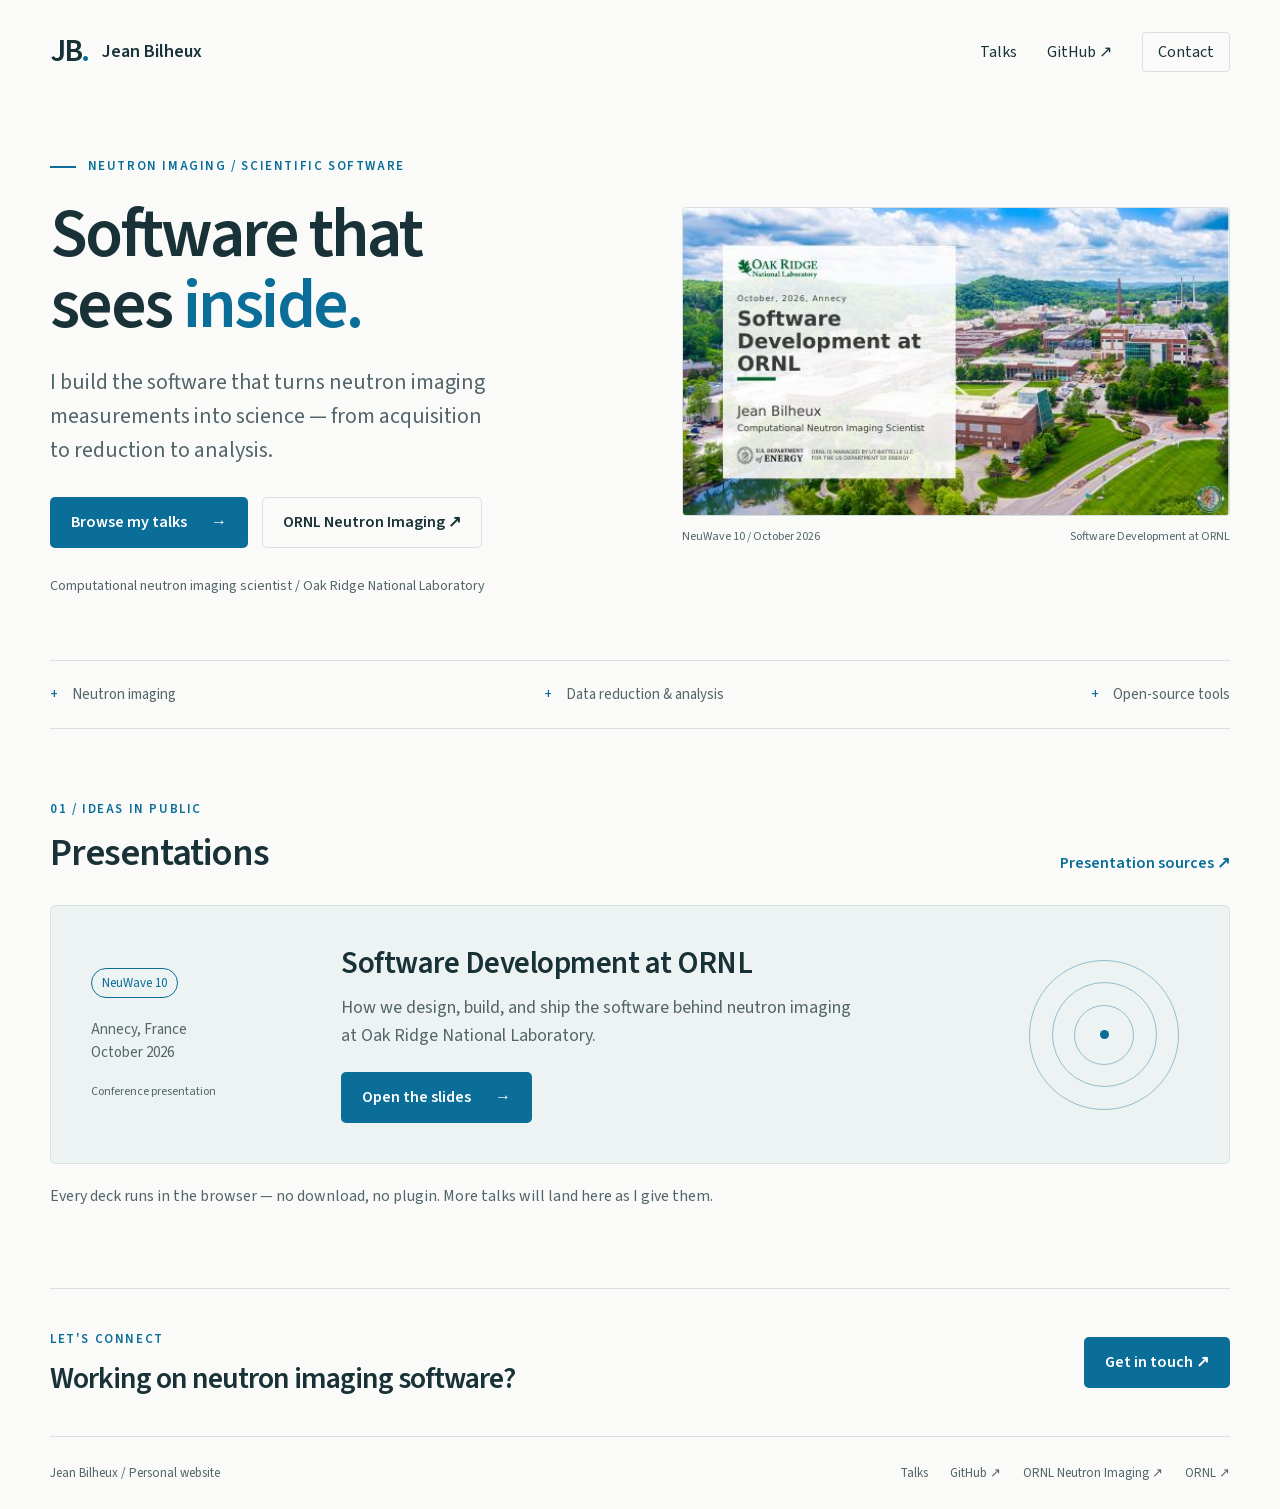
==== index.html @ e5c9b36b "Replace placeholder with a real landing page Static one-pager: hero, topic strip, a Presentations se" ====
<!doctype html>
<html lang="en">
<head>
  <meta charset="utf-8">
  <meta name="viewport" content="width=device-width, initial-scale=1">
  <meta name="description" content="Jean Bilheux, computational neutron imaging scientist at Oak Ridge National Laboratory. Talks and presentations on scientific software for neutron imaging.">
  <meta name="author" content="Jean Bilheux">
  <title>Jean Bilheux | Computational Neutron Imaging</title>
  <link rel="preload" href="fonts/source-sans-3-latin.woff2" as="font" type="font/woff2" crossorigin>
  <link rel="stylesheet" href="css/home.css">
</head>
<body>
  <a class="skip-link" href="#main">Skip to content</a>

  <header class="site-header wrap">
    <a class="brand" href="index.html" aria-current="page">
      <span class="brand-mark" aria-hidden="true">JB<span>.</span></span>
      <span>Jean Bilheux</span>
    </a>
    <nav class="site-nav" aria-label="Main navigation">
      <a href="#talks">Talks</a>
      <a href="https://github.com/jeanbilheux">GitHub &nearr;</a>
      <a class="nav-cv" href="mailto:bilheuxjm@ornl.gov">Contact</a>
    </nav>
  </header>

  <main id="main" tabindex="-1">
    <section class="hero wrap" aria-labelledby="hero-title">
      <div class="hero-copy">
        <p class="eyebrow"><span class="accent-line" aria-hidden="true"></span> Neutron imaging / Scientific software</p>
        <h1 id="hero-title">Software that<br>sees <span>inside.</span></h1>
        <p class="hero-description">I build the software that turns neutron imaging measurements into science &mdash; from acquisition to reduction to analysis.</p>
        <div class="actions">
          <a class="button primary" href="#talks">Browse my talks <span aria-hidden="true">&rarr;</span></a>
          <a class="button secondary" href="https://github.com/ornlneutronimaging">ORNL Neutron Imaging &nearr;</a>
        </div>
        <p class="hero-location">Computational neutron imaging scientist / Oak Ridge National Laboratory</p>
      </div>
      <figure class="hero-visual">
        <a href="https://ornlneutronimaging.github.io/jean_presentations/neuwave/annecy_10th/SoftwareTalk_ReactFlow/">
          <img src="images/software-development-at-ornl.jpg" alt="Title slide of the talk Software Development at ORNL, over an aerial photograph of the Oak Ridge National Laboratory campus." width="534" height="300" fetchpriority="high">
        </a>
        <figcaption><span>NeuWave 10 / October 2026</span><span>Software Development at ORNL</span></figcaption>
      </figure>
    </section>

    <div class="topic-strip wrap">
      <span>Neutron imaging</span>
      <span>Data reduction &amp; analysis</span>
      <span>Open-source tools</span>
    </div>

    <section class="section wrap" id="talks" aria-labelledby="talks-title">
      <div class="section-heading">
        <div>
          <p class="eyebrow">01 / Ideas in public</p>
          <h2 id="talks-title">Presentations</h2>
        </div>
        <a class="text-link" href="https://github.com/ornlneutronimaging/jean_presentations">Presentation sources &nearr;</a>
      </div>

      <article class="talk-card">
        <div class="talk-meta">
          <span class="pill">NeuWave 10</span>
          <p>Annecy, France<br>October 2026</p>
          <span class="talk-format">Conference presentation</span>
        </div>
        <div class="talk-content">
          <h3>Software Development at ORNL</h3>
          <p>How we design, build, and ship the software behind neutron imaging at Oak Ridge National Laboratory.</p>
          <a class="button primary" href="https://ornlneutronimaging.github.io/jean_presentations/neuwave/annecy_10th/SoftwareTalk_ReactFlow/">Open the slides <span aria-hidden="true">&rarr;</span></a>
        </div>
        <div class="talk-art" aria-hidden="true"><span></span><span></span><span></span><i></i></div>
      </article>

      <p class="press-note">Every deck runs in the browser &mdash; no download, no plugin. More talks will land here as I give them.</p>
    </section>

    <section class="contact-section wrap" aria-labelledby="contact-title">
      <div>
        <p class="eyebrow">Let's connect</p>
        <h2 id="contact-title">Working on neutron imaging software?</h2>
      </div>
      <a class="button primary" href="mailto:bilheuxjm@ornl.gov">Get in touch &nearr;</a>
    </section>
  </main>

  <footer class="site-footer wrap">
    <div class="footer-main">
      <span>Jean Bilheux / Personal website</span>
      <nav aria-label="Elsewhere">
        <a href="#talks">Talks</a>
        <a href="https://github.com/jeanbilheux">GitHub &nearr;</a>
        <a href="https://github.com/ornlneutronimaging">ORNL Neutron Imaging &nearr;</a>
        <a href="https://www.ornl.gov/">ORNL &nearr;</a>
      </nav>
    </div>
  </footer>
</body>
</html>
---- css/home.css ----
@font-face {
  font-family: "Source Sans 3";
  src: url("../fonts/source-sans-3-latin.woff2") format("woff2");
  font-weight: 200 900;
  font-display: swap;
  unicode-range: U+0000-00FF, U+0131, U+0152-0153, U+02BB-02BC, U+02C6, U+02DA, U+02DC, U+0304, U+0308, U+0329, U+2000-206F, U+2074, U+20AC, U+2122, U+2191, U+2193, U+2212, U+2215, U+FEFF, U+FFFD;
}

@font-face {
  font-family: "Source Sans 3";
  src: url("../fonts/source-sans-3-latin-ext.woff2") format("woff2");
  font-weight: 200 900;
  font-display: swap;
  unicode-range: U+0100-02BA, U+02BD-02C5, U+02C7-02CC, U+02CE-02D7, U+02DD-02FF, U+0304, U+0308, U+0329, U+1D00-1DBF, U+1E00-1E9F, U+1EF2-1EFF, U+2020, U+20A0-20AB, U+20AD-20C0, U+2113, U+2C60-2C7F, U+A720-A7FF;
}

:root {
  --bg: #fafbf9;
  --surface: #fff;
  --ink: #183238;
  --muted: #53656a;
  --accent: #0b6e99;
  --line: #d7e1e0;
  --soft: #edf3f2;
}

* { box-sizing: border-box; }
html { scroll-behavior: smooth; scroll-padding-top: 24px; }
body { margin: 0; background: var(--bg); color: var(--ink); font-family: "Source Sans 3", Helvetica, sans-serif; font-size: 18px; line-height: 1.55; }
a { color: inherit; text-decoration: none; }
a:hover { text-decoration: underline; text-underline-offset: 5px; }
a:focus-visible, summary:focus-visible { outline: 3px solid var(--accent); outline-offset: 5px; }
img { max-width: 100%; display: block; }
figure, h1, h2, h3, p { margin: 0; }
.wrap { width: min(1180px, calc(100% - 96px)); margin-inline: auto; }
.skip-link { position: fixed; top: -100px; left: 16px; z-index: 10; padding: 12px; background: var(--surface); }
.skip-link:focus { top: 10px; }
.site-header { min-height: 104px; display: flex; justify-content: space-between; align-items: center; gap: 24px; }
.brand { display: flex; align-items: center; gap: 14px; font-weight: 600; }
.brand-mark { font-size: 32px; letter-spacing: -2px; }
.brand-mark span { color: var(--accent); }
.site-nav { display: flex; align-items: center; flex-wrap: wrap; gap: 12px 30px; }
.site-nav a { font-size: 16px; }
.site-nav a[aria-current="page"] { color: var(--accent); text-decoration: underline; text-underline-offset: 8px; text-decoration-thickness: 2px; }
.nav-cv { border: 1px solid var(--line); padding: 7px 15px; border-radius: 4px; }
.hero { display: grid; grid-template-columns: minmax(0, 1.05fr) minmax(0, 1fr); gap: 56px; align-items: center; padding-block: 52px 62px; }
.eyebrow { font-size: 13px; font-weight: 600; letter-spacing: 1.6px; text-transform: uppercase; color: var(--accent); }
.accent-line { display: inline-block; width: 26px; height: 2px; background: var(--accent); vertical-align: middle; margin-right: 7px; }
h1 { font-size: clamp(46px, 5.4vw, 76px); line-height: 1.02; letter-spacing: -2.7px; font-weight: 600; margin-block: 24px; }
h1 span { color: var(--accent); }
.hero-description { font-size: 22px; color: var(--muted); max-width: 450px; }
.actions { display: flex; align-items: center; flex-wrap: wrap; gap: 14px; margin-top: 30px; }
.button { display: inline-flex; align-items: center; justify-content: center; gap: 24px; font-size: 16px; font-weight: 600; padding: 12px 20px; border-radius: 5px; border: 1px solid transparent; }
.button:hover { text-decoration: none; filter: brightness(1.05); }
.primary { background: var(--accent); color: #fff; }
.secondary { border-color: var(--line); }
.hero-location { color: var(--muted); font-size: 14px; margin-top: 28px; }
.hero-visual { position: relative; }
.hero-visual img { width: 100%; height: auto; aspect-ratio: 16 / 9; object-fit: cover; background: var(--soft); border: 1px solid var(--line); border-radius: 4px; }
.hero-visual figcaption { display: flex; justify-content: space-between; flex-wrap: wrap; gap: 4px 12px; padding-top: 12px; color: var(--muted); font-size: 12px; }
.topic-strip { display: flex; justify-content: space-between; gap: 20px; padding: 22px 0; border-block: 1px solid var(--line); font-size: 15px; color: var(--muted); }
.topic-strip span::before { content: "+"; margin-right: 14px; color: var(--accent); }
.section { padding-block: 70px 10px; }
.section-heading { display: flex; align-items: end; justify-content: space-between; gap: 24px; margin-bottom: 30px; }
h2 { font-size: clamp(28px, 3vw, 40px); line-height: 1.15; font-weight: 600; letter-spacing: -1px; margin-top: 12px; }
.text-link { font-size: 16px; font-weight: 600; color: var(--accent); }
h3 { font-size: 27px; line-height: 1.15; font-weight: 600; letter-spacing: -.5px; }
.talk-card { display: grid; grid-template-columns: 210px minmax(0, 1fr) 160px; align-items: center; gap: 40px; background: var(--soft); border: 1px solid var(--line); border-radius: 6px; padding: 40px; overflow: hidden; }
.talk-card + .talk-card { margin-top: 20px; }
.pill { display: inline-block; font-size: 13px; border: 1px solid var(--accent); color: var(--accent); padding: 4px 10px; border-radius: 30px; }
.talk-meta p { margin-top: 20px; font-size: 15px; color: var(--muted); }
.talk-format { display: block; margin-top: 18px; font-size: 12px; color: var(--muted); }
.talk-content h3 { font-size: 31px; max-width: 520px; }
.talk-content p { color: var(--muted); margin-block: 12px 22px; max-width: 520px; }
.talk-art { width: 150px; height: 150px; position: relative; display: grid; place-items: center; }
.talk-art span { position: absolute; width: 100%; height: 100%; border: 1px solid var(--accent); border-radius: 50%; opacity: .4; }
.talk-art span:nth-child(2) { width: 70%; height: 70%; }
.talk-art span:nth-child(3) { width: 40%; height: 40%; }
.talk-art i { width: 9px; height: 9px; background: var(--accent); border-radius: 50%; }
.press-note { font-size: 16px; color: var(--muted); margin-top: 20px; }
.contact-section { display: flex; align-items: center; justify-content: space-between; gap: 24px; border-top: 1px solid var(--line); margin-top: 70px; padding-block: 40px; }
.contact-section h2 { font-size: 30px; }
.site-footer { color: var(--muted); border-top: 1px solid var(--line); padding-block: 26px; font-size: 13px; }
.footer-main { display: flex; justify-content: space-between; gap: 24px; }
.site-footer nav { display: flex; gap: 12px 22px; flex-wrap: wrap; }

@media (min-width: 1500px) {
  .hero { padding-block: 72px 82px; }
}

@media (max-width: 1000px) {
  .wrap { width: calc(100% - 48px); }
  .site-nav { gap: 18px; }
  .hero { gap: 28px; }
  .talk-card { grid-template-columns: 180px minmax(0, 1fr); gap: 24px; padding: 28px; }
  .talk-art { display: none; }
}

@media (max-width: 720px) {
  .site-header { flex-direction: column; align-items: start; gap: 12px; padding-block: 20px; }
  .brand-mark { font-size: 27px; }
  .site-nav { width: 100%; justify-content: space-between; flex-wrap: wrap; gap: 8px; }
  .site-nav a { font-size: 14px; }
  .nav-cv { padding: 3px 8px; }
  .hero { grid-template-columns: minmax(0, 1fr); padding-block: 30px 36px; gap: 32px; }
  h1 { letter-spacing: -1.8px; }
  .hero-description { font-size: 20px; }
  .topic-strip { flex-wrap: wrap; gap: 10px 20px; font-size: 13px; }
  .topic-strip span::before { margin-right: 8px; }
  .section { padding-top: 48px; }
  .section-heading { align-items: start; flex-direction: column; gap: 16px; }
  .talk-card { grid-template-columns: minmax(0, 1fr); gap: 26px; }
  .talk-meta { display: flex; align-items: center; flex-wrap: wrap; gap: 18px; }
  .talk-meta p { margin: 0; font-size: 13px; }
  .talk-format { display: none; }
  .talk-content h3 { font-size: 27px; }
  .contact-section { margin-top: 48px; }
  .contact-section, .footer-main { flex-direction: column; align-items: start; }
}

@media (prefers-reduced-motion: reduce) {
  html { scroll-behavior: auto; }
}
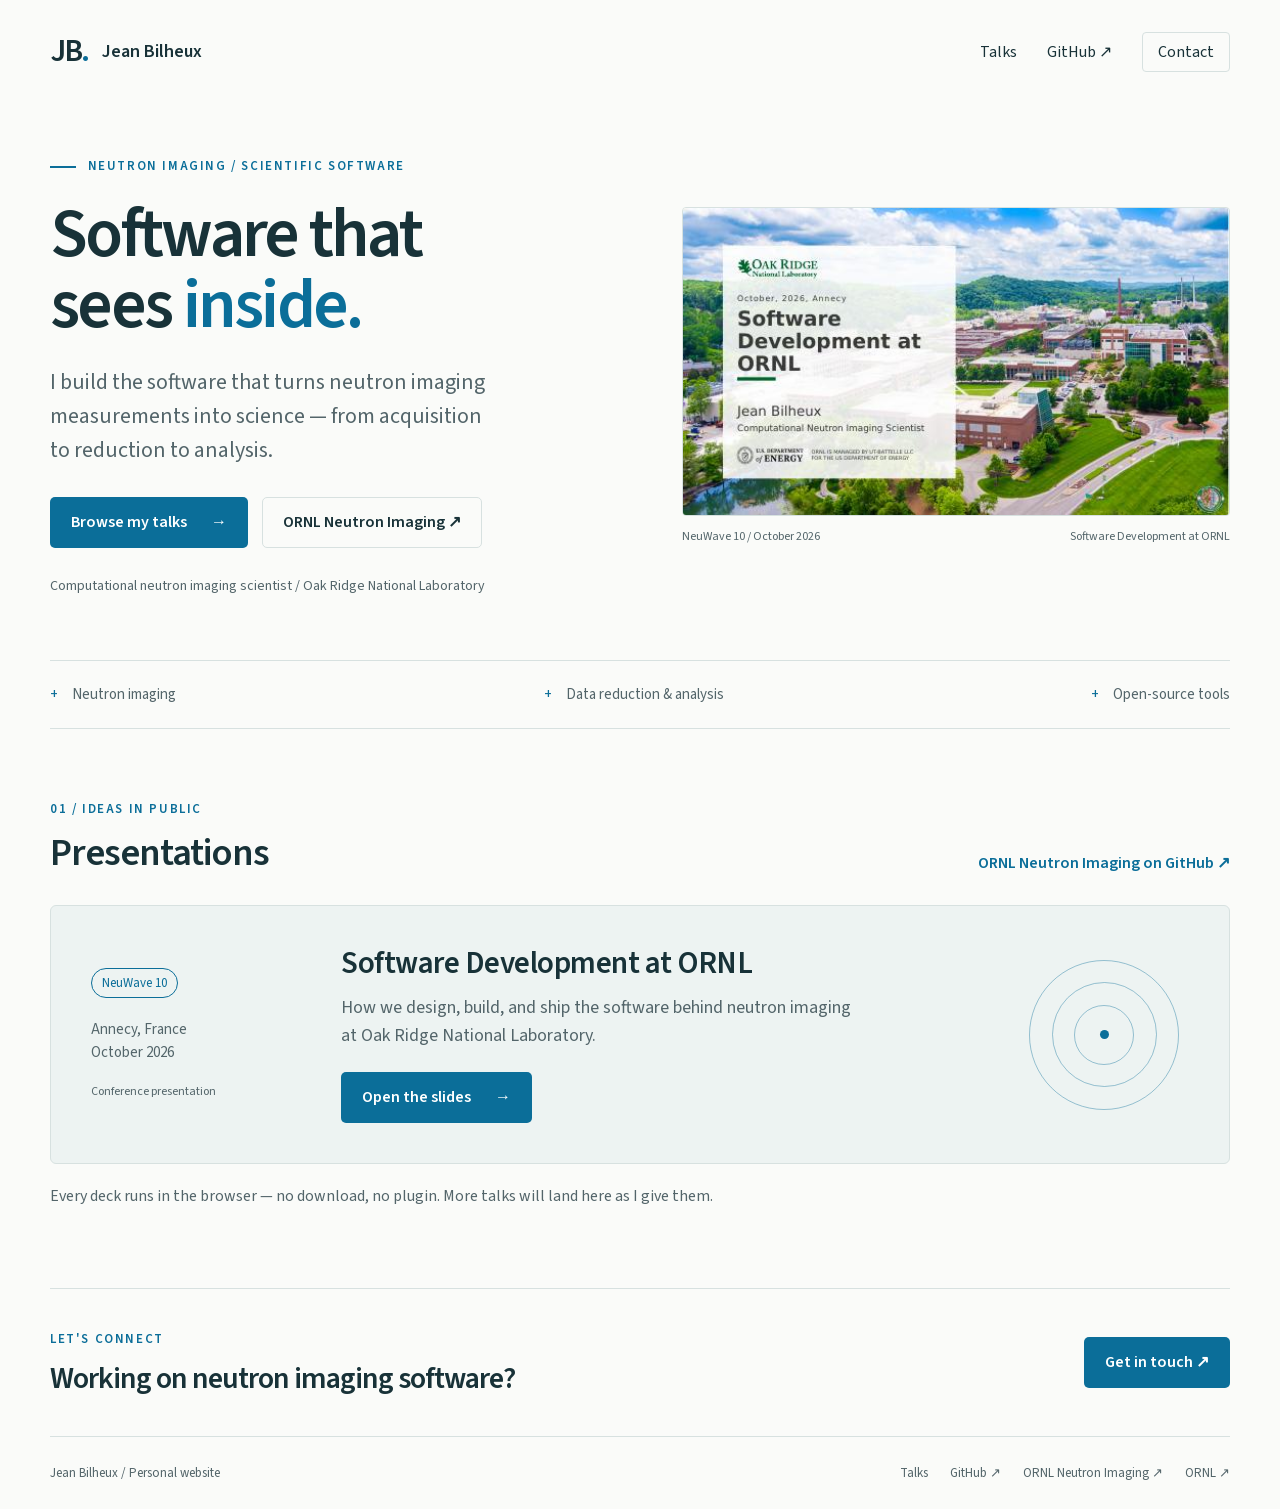
==== commit 2fe313d3: "Drop the private-repo link, fix GitHub username casing "Presentation sources" pointed at ornlneutron" ====
--- a/index.html
+++ b/index.html
@@ -19,7 +19,7 @@
     </a>
     <nav class="site-nav" aria-label="Main navigation">
       <a href="#talks">Talks</a>
-      <a href="https://github.com/jeanbilheux">GitHub &nearr;</a>
+      <a href="https://github.com/JeanBilheux">GitHub &nearr;</a>
       <a class="nav-cv" href="mailto:bilheuxjm@ornl.gov">Contact</a>
     </nav>
   </header>
@@ -56,7 +56,7 @@
           <p class="eyebrow">01 / Ideas in public</p>
           <h2 id="talks-title">Presentations</h2>
         </div>
-        <a class="text-link" href="https://github.com/ornlneutronimaging/jean_presentations">Presentation sources &nearr;</a>
+        <a class="text-link" href="https://github.com/ornlneutronimaging">ORNL Neutron Imaging on GitHub &nearr;</a>
       </div>
 
       <article class="talk-card">
@@ -90,7 +90,7 @@
       <span>Jean Bilheux / Personal website</span>
       <nav aria-label="Elsewhere">
         <a href="#talks">Talks</a>
-        <a href="https://github.com/jeanbilheux">GitHub &nearr;</a>
+        <a href="https://github.com/JeanBilheux">GitHub &nearr;</a>
         <a href="https://github.com/ornlneutronimaging">ORNL Neutron Imaging &nearr;</a>
         <a href="https://www.ornl.gov/">ORNL &nearr;</a>
       </nav>
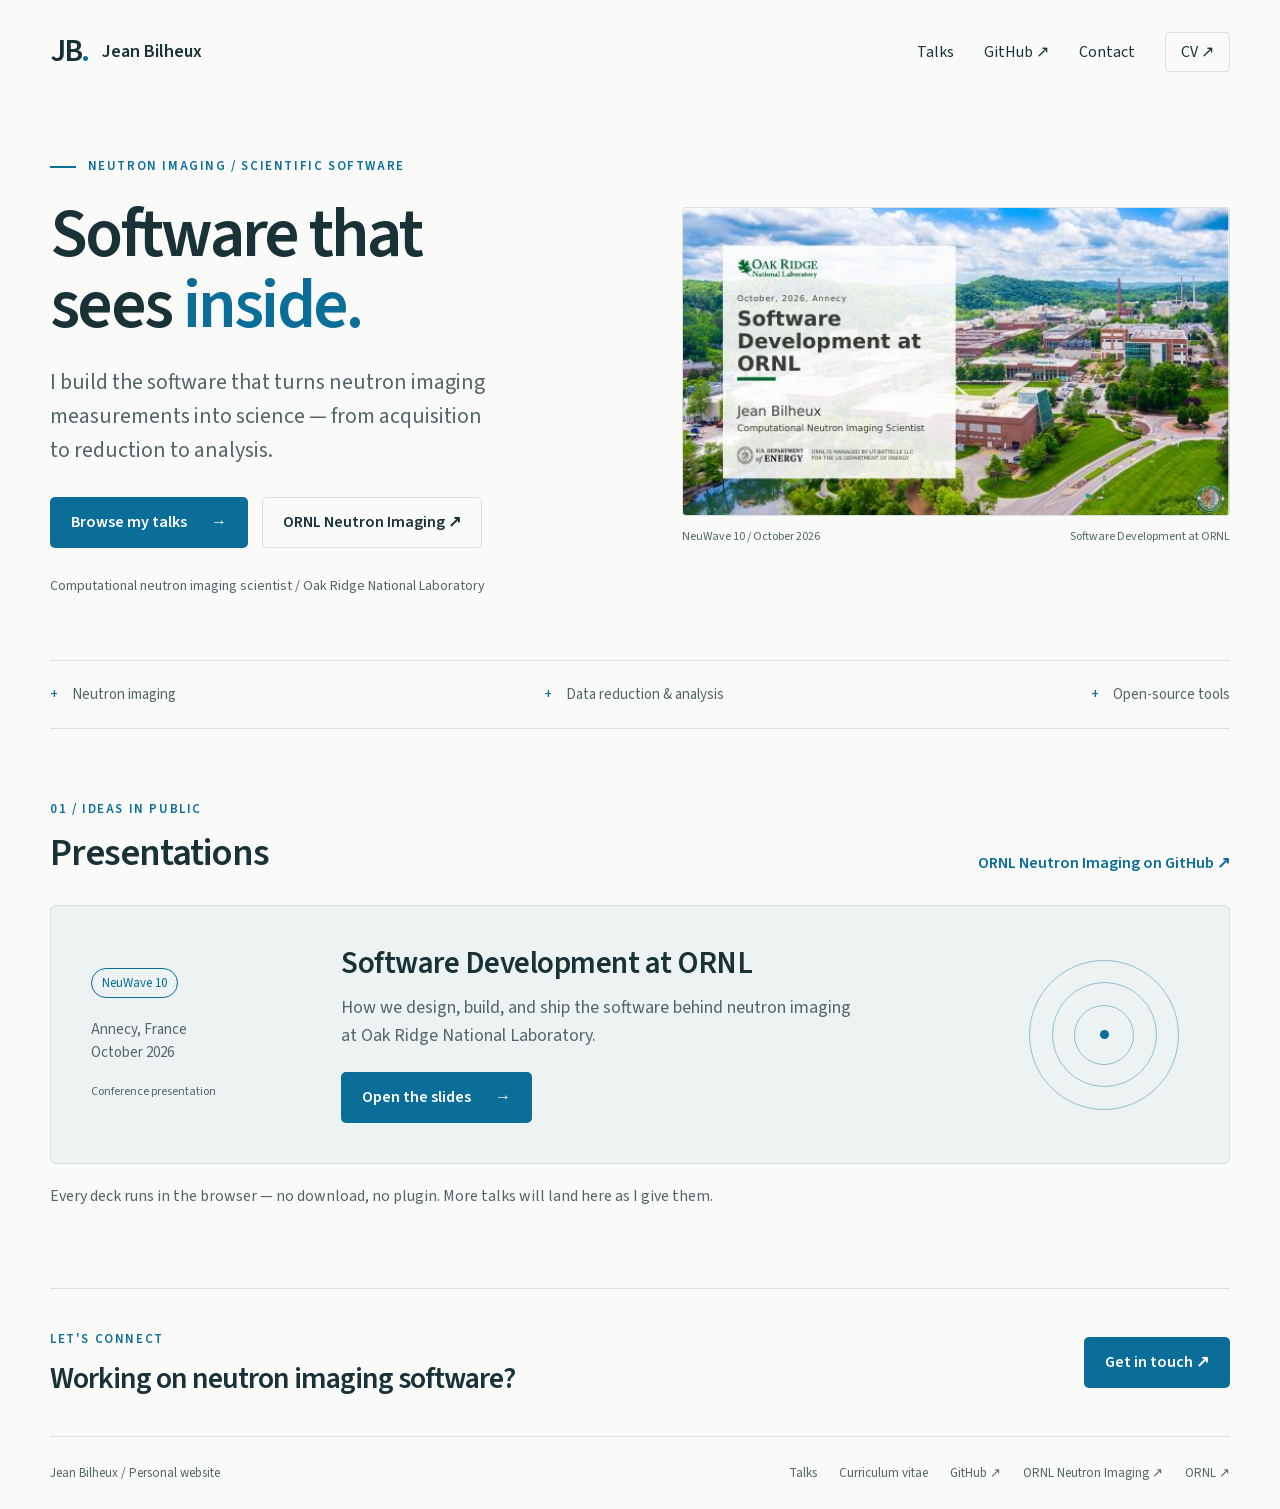
==== commit 9ad55bcb: "Add a CV download button to the header Co-Authored-By: Claude Opus 5 (1M context) <noreply@anthropic" ====
--- a/index.html
+++ b/index.html
@@ -20,7 +20,8 @@
     <nav class="site-nav" aria-label="Main navigation">
       <a href="#talks">Talks</a>
       <a href="https://github.com/JeanBilheux">GitHub &nearr;</a>
-      <a class="nav-cv" href="mailto:bilheuxjm@ornl.gov">Contact</a>
+      <a href="mailto:bilheuxjm@ornl.gov">Contact</a>
+      <a class="nav-cv" href="cv/JeanBilheuxCV.pdf" download>CV &nearr;</a>
     </nav>
   </header>
 
@@ -90,6 +91,7 @@
       <span>Jean Bilheux / Personal website</span>
       <nav aria-label="Elsewhere">
         <a href="#talks">Talks</a>
+        <a href="cv/JeanBilheuxCV.pdf" download>Curriculum vitae</a>
         <a href="https://github.com/JeanBilheux">GitHub &nearr;</a>
         <a href="https://github.com/ornlneutronimaging">ORNL Neutron Imaging &nearr;</a>
         <a href="https://www.ornl.gov/">ORNL &nearr;</a>
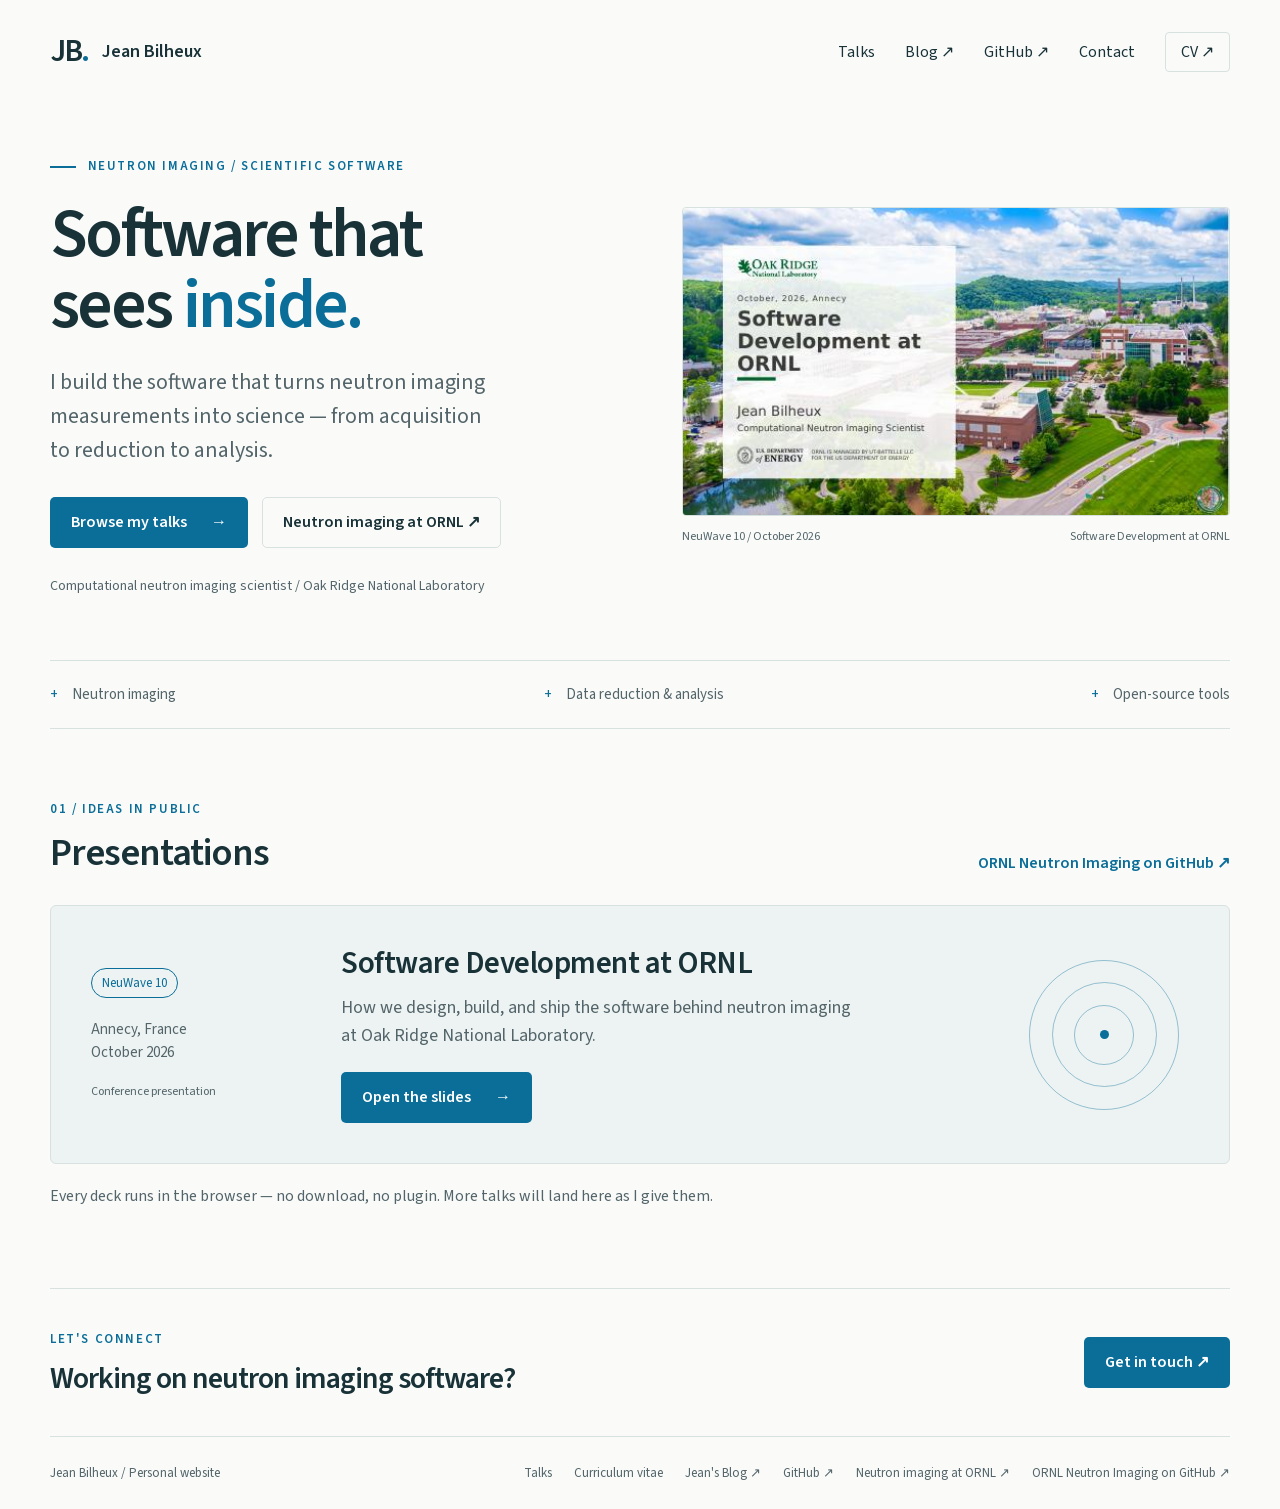
==== commit 95e04f84: "Link out to the ORNL imaging site and Jean's Blog The hero's secondary button pointed at the ornlneu" ====
--- a/index.html
+++ b/index.html
@@ -19,6 +19,7 @@
     </a>
     <nav class="site-nav" aria-label="Main navigation">
       <a href="#talks">Talks</a>
+      <a href="https://jeanbilheux.wordpress.com/">Blog &nearr;</a>
       <a href="https://github.com/JeanBilheux">GitHub &nearr;</a>
       <a href="mailto:bilheuxjm@ornl.gov">Contact</a>
       <a class="nav-cv" href="cv/JeanBilheuxCV.pdf" download>CV &nearr;</a>
@@ -33,7 +34,7 @@
         <p class="hero-description">I build the software that turns neutron imaging measurements into science &mdash; from acquisition to reduction to analysis.</p>
         <div class="actions">
           <a class="button primary" href="#talks">Browse my talks <span aria-hidden="true">&rarr;</span></a>
-          <a class="button secondary" href="https://github.com/ornlneutronimaging">ORNL Neutron Imaging &nearr;</a>
+          <a class="button secondary" href="https://neutronimaging.ornl.gov/">Neutron imaging at ORNL &nearr;</a>
         </div>
         <p class="hero-location">Computational neutron imaging scientist / Oak Ridge National Laboratory</p>
       </div>
@@ -92,9 +93,10 @@
       <nav aria-label="Elsewhere">
         <a href="#talks">Talks</a>
         <a href="cv/JeanBilheuxCV.pdf" download>Curriculum vitae</a>
+        <a href="https://jeanbilheux.wordpress.com/">Jean's Blog &nearr;</a>
         <a href="https://github.com/JeanBilheux">GitHub &nearr;</a>
-        <a href="https://github.com/ornlneutronimaging">ORNL Neutron Imaging &nearr;</a>
-        <a href="https://www.ornl.gov/">ORNL &nearr;</a>
+        <a href="https://neutronimaging.ornl.gov/">Neutron imaging at ORNL &nearr;</a>
+        <a href="https://github.com/ornlneutronimaging">ORNL Neutron Imaging on GitHub &nearr;</a>
       </nav>
     </div>
   </footer>
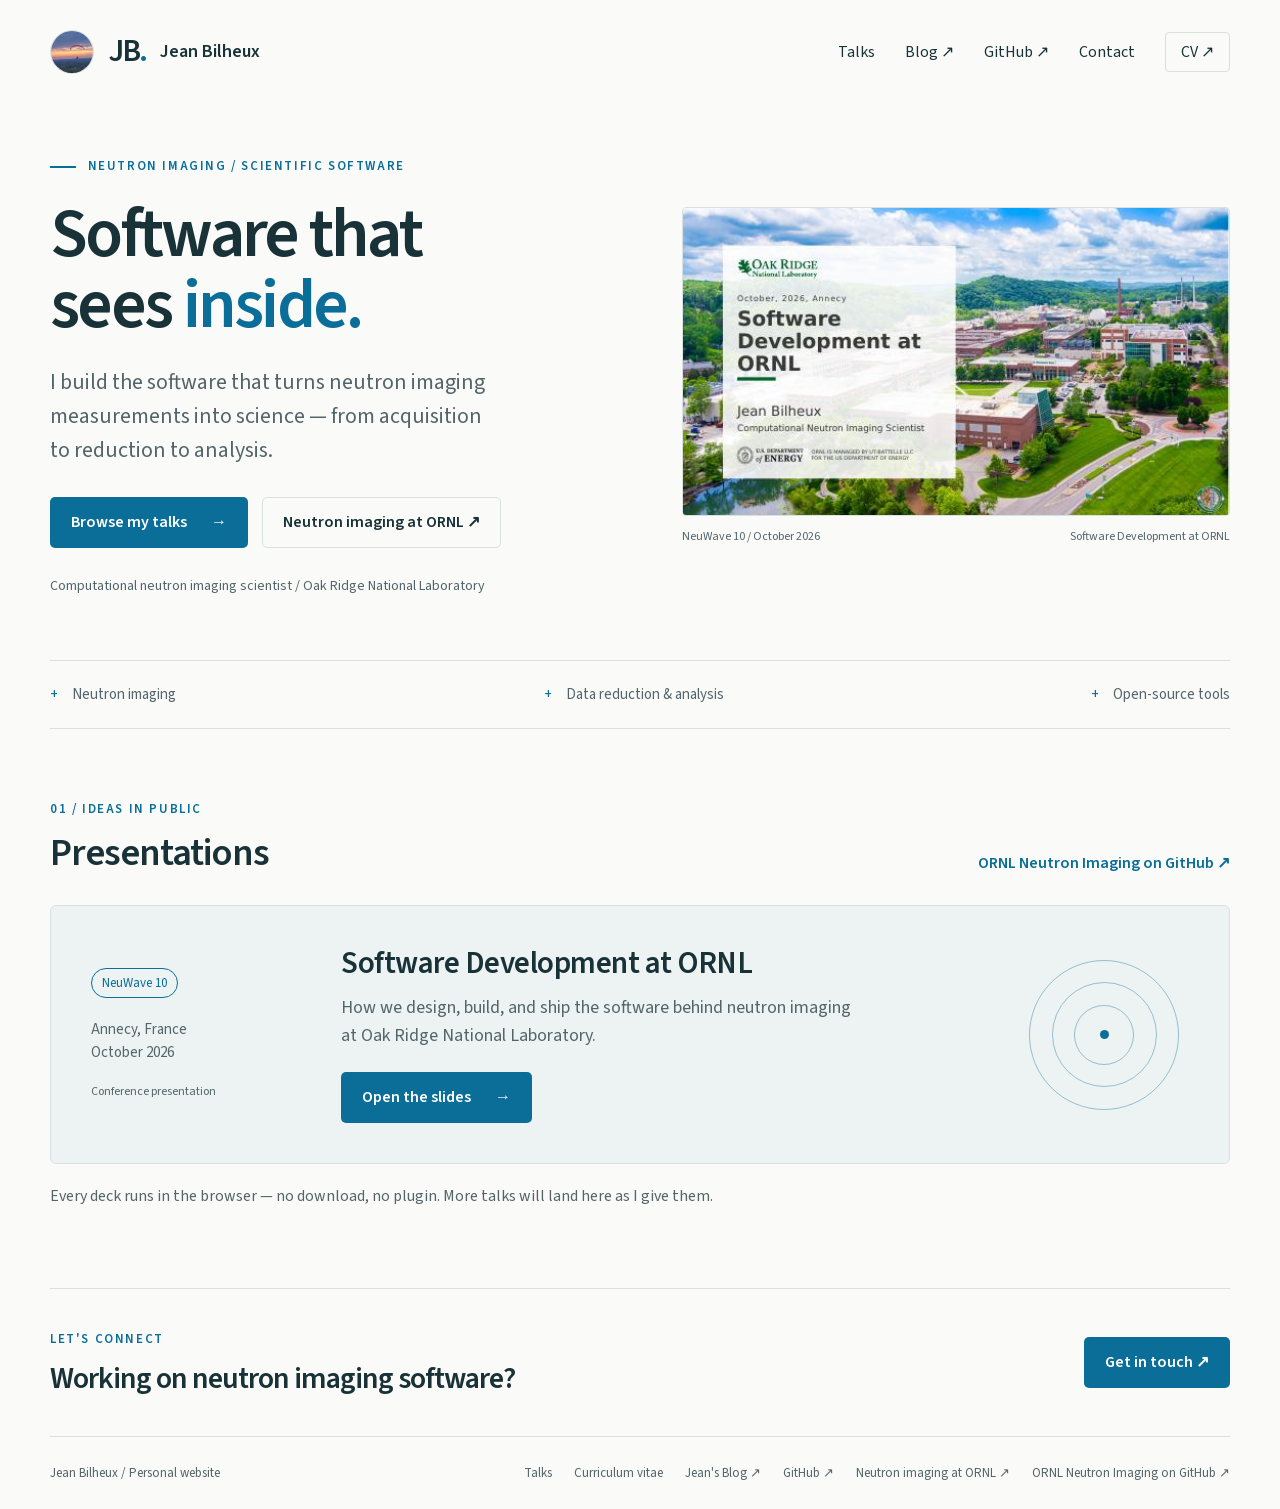
==== commit fc2fdd35: "Add a round portrait to the header Co-Authored-By: Claude Opus 5 (1M context) <noreply@anthropic.com" ====
--- a/index.html
+++ b/index.html
@@ -14,6 +14,7 @@
 
   <header class="site-header wrap">
     <a class="brand" href="index.html" aria-current="page">
+      <img class="brand-photo" src="images/jean-bilheux.png" alt="Jean Bilheux paramotoring at sunset." width="222" height="223">
       <span class="brand-mark" aria-hidden="true">JB<span>.</span></span>
       <span>Jean Bilheux</span>
     </a>
--- a/css/home.css
+++ b/css/home.css
@@ -37,6 +37,7 @@
 .skip-link:focus { top: 10px; }
 .site-header { min-height: 104px; display: flex; justify-content: space-between; align-items: center; gap: 24px; }
 .brand { display: flex; align-items: center; gap: 14px; font-weight: 600; }
+.brand-photo { width: 44px; height: 44px; border-radius: 50%; object-fit: cover; border: 1px solid var(--line); }
 .brand-mark { font-size: 32px; letter-spacing: -2px; }
 .brand-mark span { color: var(--accent); }
 .site-nav { display: flex; align-items: center; flex-wrap: wrap; gap: 12px 30px; }
@@ -98,6 +99,7 @@
 
 @media (max-width: 720px) {
   .site-header { flex-direction: column; align-items: start; gap: 12px; padding-block: 20px; }
+  .brand-photo { width: 36px; height: 36px; }
   .brand-mark { font-size: 27px; }
   .site-nav { width: 100%; justify-content: space-between; flex-wrap: wrap; gap: 8px; }
   .site-nav a { font-size: 14px; }
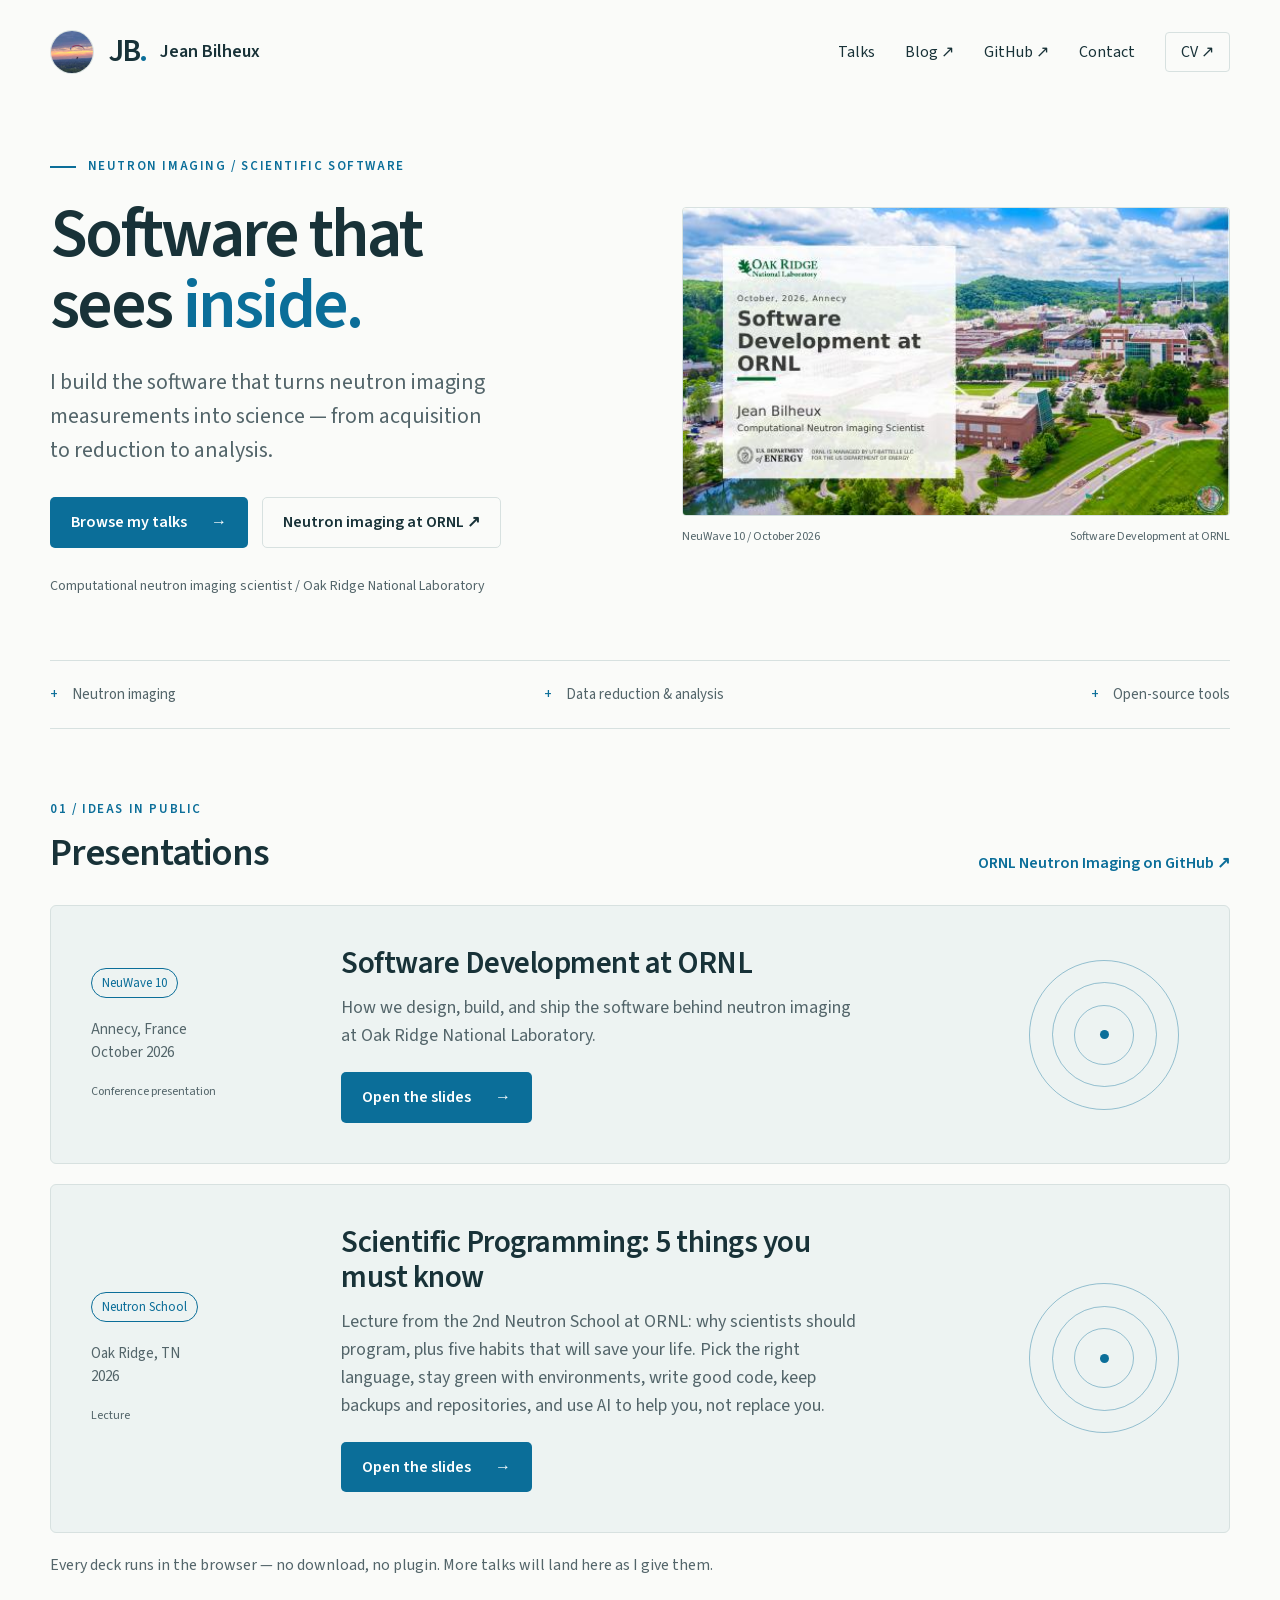
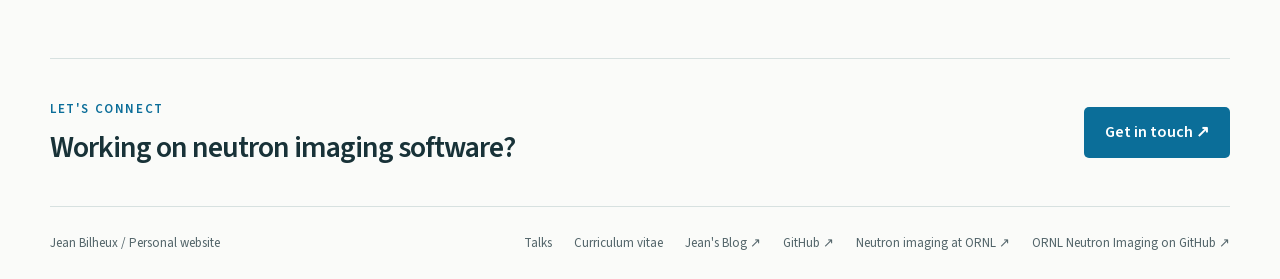
==== commit d2a18ccf: "List the Scientific Programming lecture (2nd Neutron School, ORNL) Co-Authored-By: Claude Opus 5.5 <" ====
--- a/index.html
+++ b/index.html
@@ -20,8 +20,8 @@
     </a>
     <nav class="site-nav" aria-label="Main navigation">
       <a href="#talks">Talks</a>
-      <a href="https://jeanbilheux.wordpress.com/">Blog &nearr;</a>
-      <a href="https://github.com/JeanBilheux">GitHub &nearr;</a>
+      <a href="https://jeanbilheux.wordpress.com/" target="_blank" rel="noopener">Blog &nearr;</a>
+      <a href="https://github.com/JeanBilheux" target="_blank" rel="noopener">GitHub &nearr;</a>
       <a href="mailto:bilheuxjm@ornl.gov">Contact</a>
       <a class="nav-cv" href="cv/JeanBilheuxCV.pdf" download>CV &nearr;</a>
     </nav>
@@ -35,12 +35,12 @@
         <p class="hero-description">I build the software that turns neutron imaging measurements into science &mdash; from acquisition to reduction to analysis.</p>
         <div class="actions">
           <a class="button primary" href="#talks">Browse my talks <span aria-hidden="true">&rarr;</span></a>
-          <a class="button secondary" href="https://neutronimaging.ornl.gov/">Neutron imaging at ORNL &nearr;</a>
+          <a class="button secondary" href="https://neutronimaging.ornl.gov/" target="_blank" rel="noopener">Neutron imaging at ORNL &nearr;</a>
         </div>
         <p class="hero-location">Computational neutron imaging scientist / Oak Ridge National Laboratory</p>
       </div>
       <figure class="hero-visual">
-        <a href="https://ornlneutronimaging.github.io/jean_presentations/neuwave/annecy_10th/SoftwareTalk_ReactFlow/">
+        <a href="https://ornlneutronimaging.github.io/jean_presentations/neuwave/annecy_10th/SoftwareTalk_ReactFlow/" target="_blank" rel="noopener">
           <img src="images/software-development-at-ornl.jpg" alt="Title slide of the talk Software Development at ORNL, over an aerial photograph of the Oak Ridge National Laboratory campus." width="534" height="300" fetchpriority="high">
         </a>
         <figcaption><span>NeuWave 10 / October 2026</span><span>Software Development at ORNL</span></figcaption>
@@ -59,7 +59,7 @@
           <p class="eyebrow">01 / Ideas in public</p>
           <h2 id="talks-title">Presentations</h2>
         </div>
-        <a class="text-link" href="https://github.com/ornlneutronimaging">ORNL Neutron Imaging on GitHub &nearr;</a>
+        <a class="text-link" href="https://github.com/ornlneutronimaging" target="_blank" rel="noopener">ORNL Neutron Imaging on GitHub &nearr;</a>
       </div>
 
       <article class="talk-card">
@@ -71,7 +71,21 @@
         <div class="talk-content">
           <h3>Software Development at ORNL</h3>
           <p>How we design, build, and ship the software behind neutron imaging at Oak Ridge National Laboratory.</p>
-          <a class="button primary" href="https://ornlneutronimaging.github.io/jean_presentations/neuwave/annecy_10th/SoftwareTalk_ReactFlow/">Open the slides <span aria-hidden="true">&rarr;</span></a>
+          <a class="button primary" href="https://ornlneutronimaging.github.io/jean_presentations/neuwave/annecy_10th/SoftwareTalk_ReactFlow/" target="_blank" rel="noopener">Open the slides <span aria-hidden="true">&rarr;</span></a>
+        </div>
+        <div class="talk-art" aria-hidden="true"><span></span><span></span><span></span><i></i></div>
+      </article>
+
+      <article class="talk-card">
+        <div class="talk-meta">
+          <span class="pill">Neutron School</span>
+          <p>Oak Ridge, TN<br>2026</p>
+          <span class="talk-format">Lecture</span>
+        </div>
+        <div class="talk-content">
+          <h3>Scientific Programming: 5 things you must know</h3>
+          <p>Lecture from the 2nd Neutron School at ORNL: why scientists should program, plus five habits that will save your life. Pick the right language, stay green with environments, write good code, keep backups and repositories, and use AI to help you, not replace you.</p>
+          <a class="button primary" href="https://ornlneutronimaging.github.io/jean_presentations/neutron_school/2nd_ornl/ScientificProgramming_ReactFlow/" target="_blank" rel="noopener">Open the slides <span aria-hidden="true">&rarr;</span></a>
         </div>
         <div class="talk-art" aria-hidden="true"><span></span><span></span><span></span><i></i></div>
       </article>
@@ -94,10 +108,10 @@
       <nav aria-label="Elsewhere">
         <a href="#talks">Talks</a>
         <a href="cv/JeanBilheuxCV.pdf" download>Curriculum vitae</a>
-        <a href="https://jeanbilheux.wordpress.com/">Jean's Blog &nearr;</a>
-        <a href="https://github.com/JeanBilheux">GitHub &nearr;</a>
-        <a href="https://neutronimaging.ornl.gov/">Neutron imaging at ORNL &nearr;</a>
-        <a href="https://github.com/ornlneutronimaging">ORNL Neutron Imaging on GitHub &nearr;</a>
+        <a href="https://jeanbilheux.wordpress.com/" target="_blank" rel="noopener">Jean's Blog &nearr;</a>
+        <a href="https://github.com/JeanBilheux" target="_blank" rel="noopener">GitHub &nearr;</a>
+        <a href="https://neutronimaging.ornl.gov/" target="_blank" rel="noopener">Neutron imaging at ORNL &nearr;</a>
+        <a href="https://github.com/ornlneutronimaging" target="_blank" rel="noopener">ORNL Neutron Imaging on GitHub &nearr;</a>
       </nav>
     </div>
   </footer>
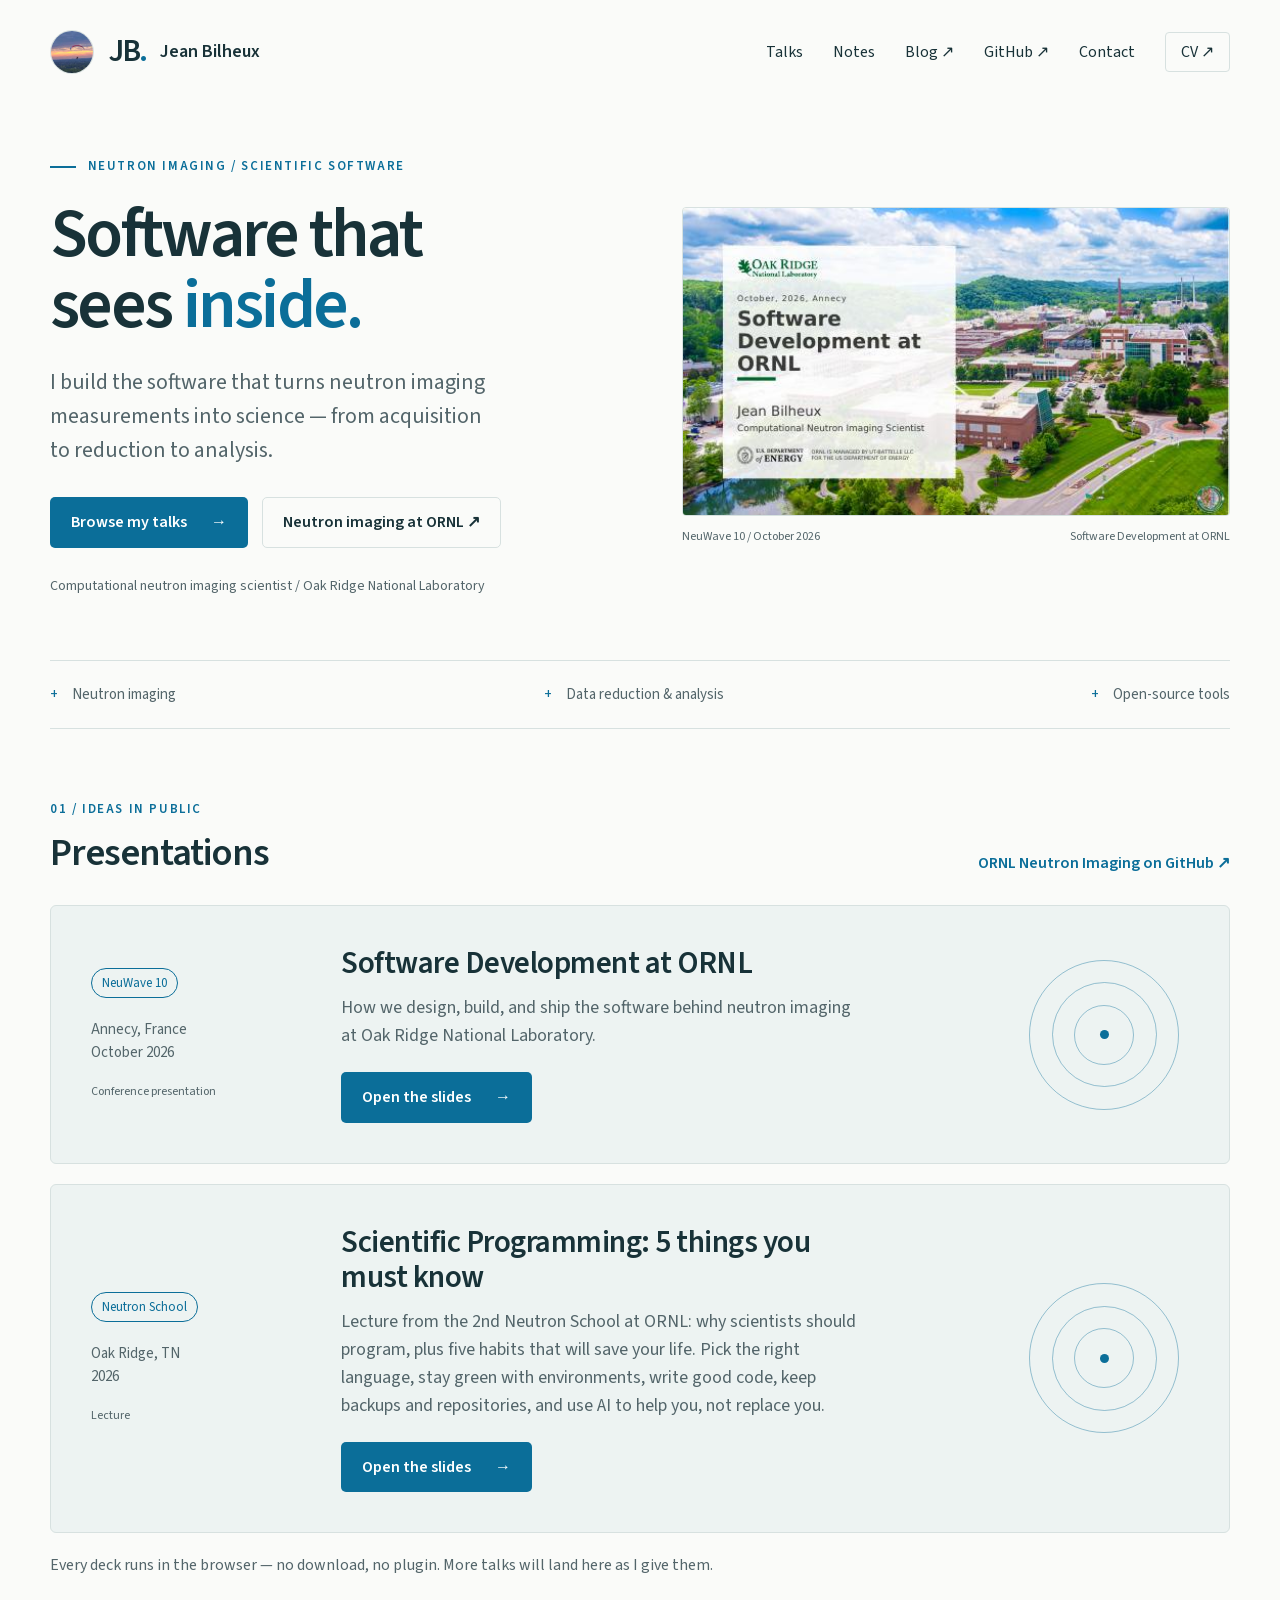
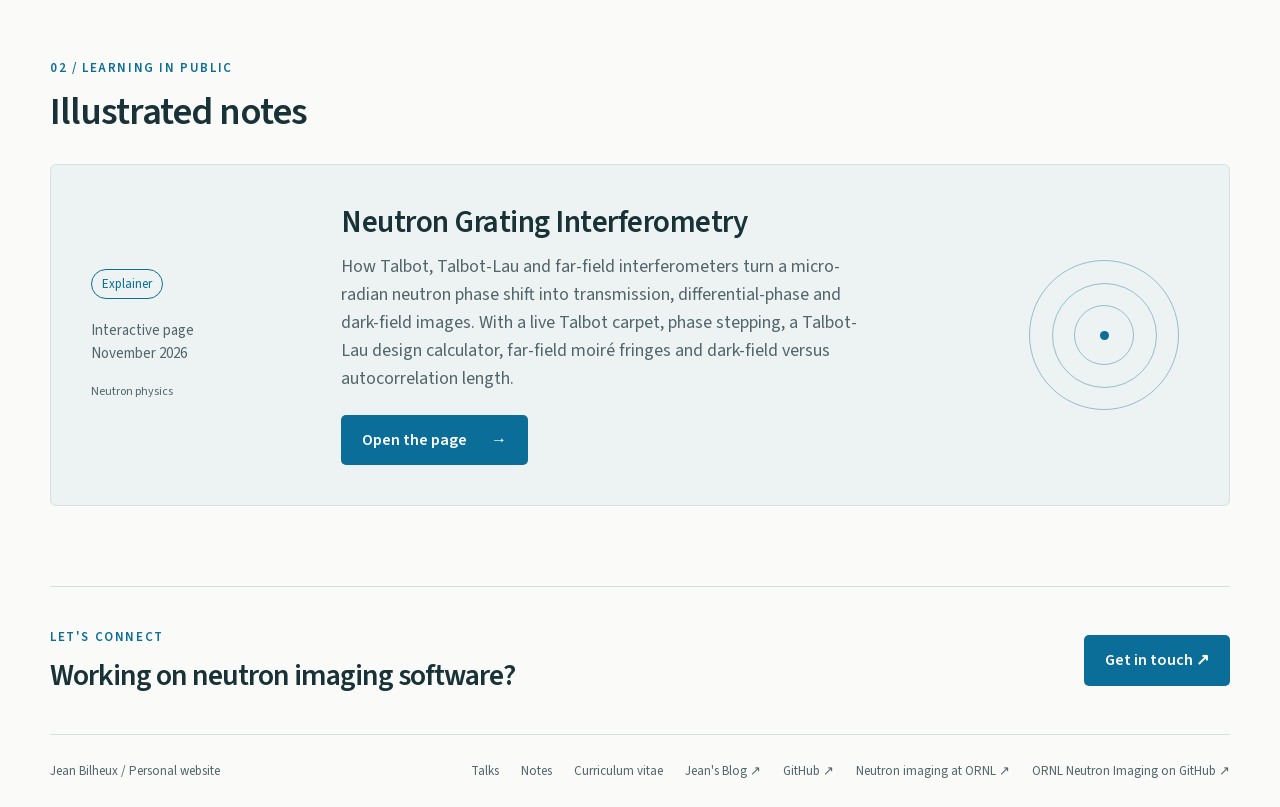
==== commit d75d1500: "Add the Neutron Grating Interferometry explainer page Self-contained interactive page (Talbot carpet" ====
--- a/index.html
+++ b/index.html
@@ -20,6 +20,7 @@
     </a>
     <nav class="site-nav" aria-label="Main navigation">
       <a href="#talks">Talks</a>
+      <a href="#notes">Notes</a>
       <a href="https://jeanbilheux.wordpress.com/" target="_blank" rel="noopener">Blog &nearr;</a>
       <a href="https://github.com/JeanBilheux" target="_blank" rel="noopener">GitHub &nearr;</a>
       <a href="mailto:bilheuxjm@ornl.gov">Contact</a>
@@ -93,6 +94,29 @@
       <p class="press-note">Every deck runs in the browser &mdash; no download, no plugin. More talks will land here as I give them.</p>
     </section>
 
+    <section class="section wrap" id="notes" aria-labelledby="notes-title">
+      <div class="section-heading">
+        <div>
+          <p class="eyebrow">02 / Learning in public</p>
+          <h2 id="notes-title">Illustrated notes</h2>
+        </div>
+      </div>
+
+      <article class="talk-card">
+        <div class="talk-meta">
+          <span class="pill">Explainer</span>
+          <p>Interactive page<br>November 2026</p>
+          <span class="talk-format">Neutron physics</span>
+        </div>
+        <div class="talk-content">
+          <h3>Neutron Grating Interferometry</h3>
+          <p>How Talbot, Talbot-Lau and far-field interferometers turn a micro-radian neutron phase shift into transmission, differential-phase and dark-field images. With a live Talbot carpet, phase stepping, a Talbot-Lau design calculator, far-field moir&eacute; fringes and dark-field versus autocorrelation length.</p>
+          <a class="button primary" href="grating-interferometry/">Open the page <span aria-hidden="true">&rarr;</span></a>
+        </div>
+        <div class="talk-art" aria-hidden="true"><span></span><span></span><span></span><i></i></div>
+      </article>
+    </section>
+
     <section class="contact-section wrap" aria-labelledby="contact-title">
       <div>
         <p class="eyebrow">Let's connect</p>
@@ -107,6 +131,7 @@
       <span>Jean Bilheux / Personal website</span>
       <nav aria-label="Elsewhere">
         <a href="#talks">Talks</a>
+        <a href="#notes">Notes</a>
         <a href="cv/JeanBilheuxCV.pdf" download>Curriculum vitae</a>
         <a href="https://jeanbilheux.wordpress.com/" target="_blank" rel="noopener">Jean's Blog &nearr;</a>
         <a href="https://github.com/JeanBilheux" target="_blank" rel="noopener">GitHub &nearr;</a>
